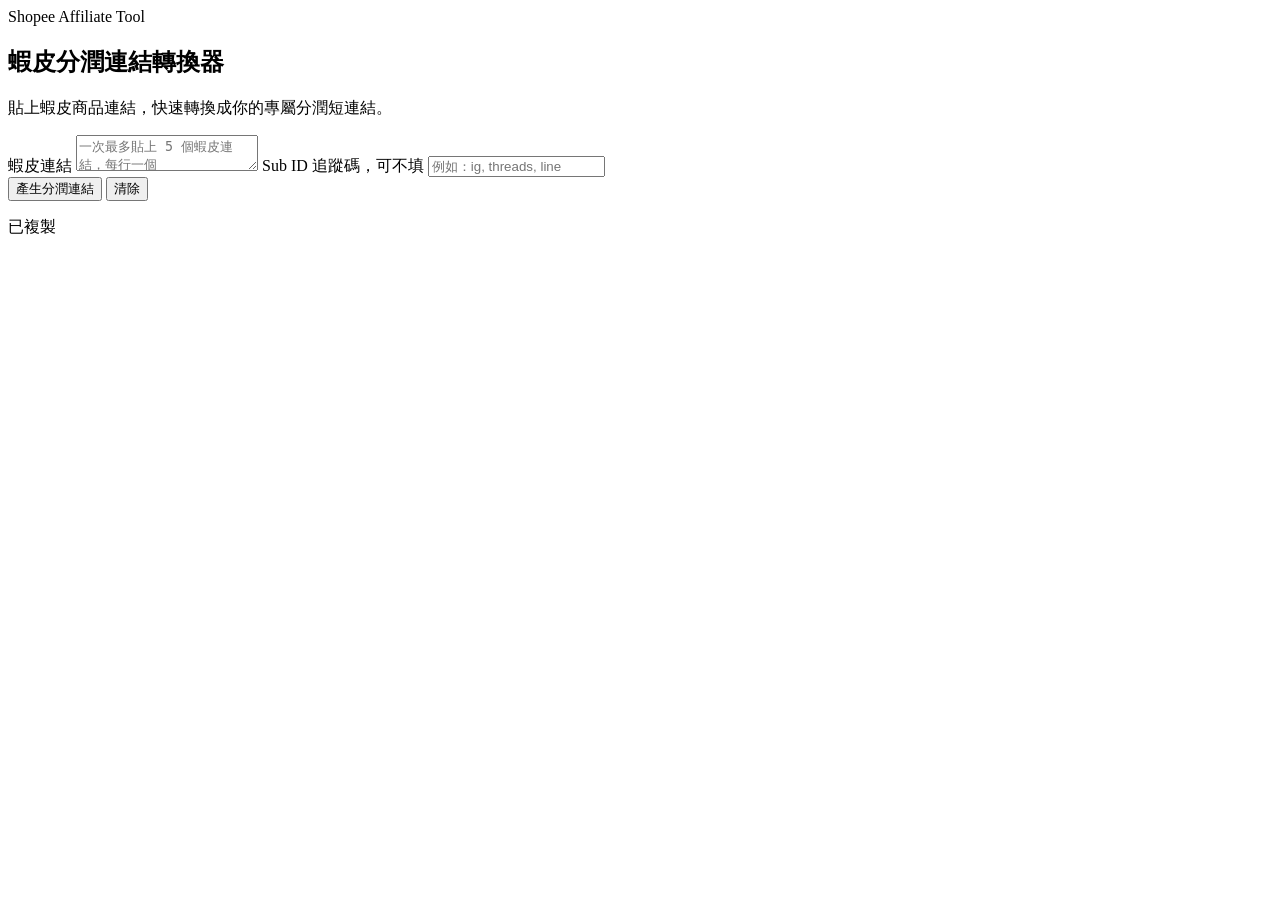
==== index.html @ 17eef572 "Update index.html" ====
<!DOCTYPE html>
<html lang="zh-Hant">
<head>
  <meta charset="UTF-8" />
  <meta name="viewport" content="width=device-width, initial-scale=1.0" />
  <title>蝦皮分潤連結轉換器</title>
  <link rel="stylesheet" href="style.css" />
</head>
<body>
  <main class="container">
    <section class="card">
      <div class="badge">Shopee Affiliate Tool</div>

      <h1>蝦皮分潤連結轉換器</h1>

      <p class="subtitle">
        貼上蝦皮商品連結，快速轉換成你的專屬分潤短連結。
      </p>

      <label for="urlInput">蝦皮連結</label>
      <textarea
        id="urlInput"
        placeholder="一次最多貼上 5 個蝦皮連結，每行一個&#10;https://shopee.tw/..."
      ></textarea>

      <label for="subIdInput">Sub ID 追蹤碼，可不填</label>
      <input
        id="subIdInput"
        type="text"
        placeholder="例如：ig, threads, line"
      />

      <div class="buttons">
        <button id="convertBtn">產生分潤連結</button>
        <button id="clearBtn" class="secondary">清除</button>
      </div>

      <p id="status"></p>

      <div id="resultArea" class="result-area"></div>
    </section>
  </main>

  <div id="toast">已複製</div>

  <script src="script.js"></script>
</body>
</html>
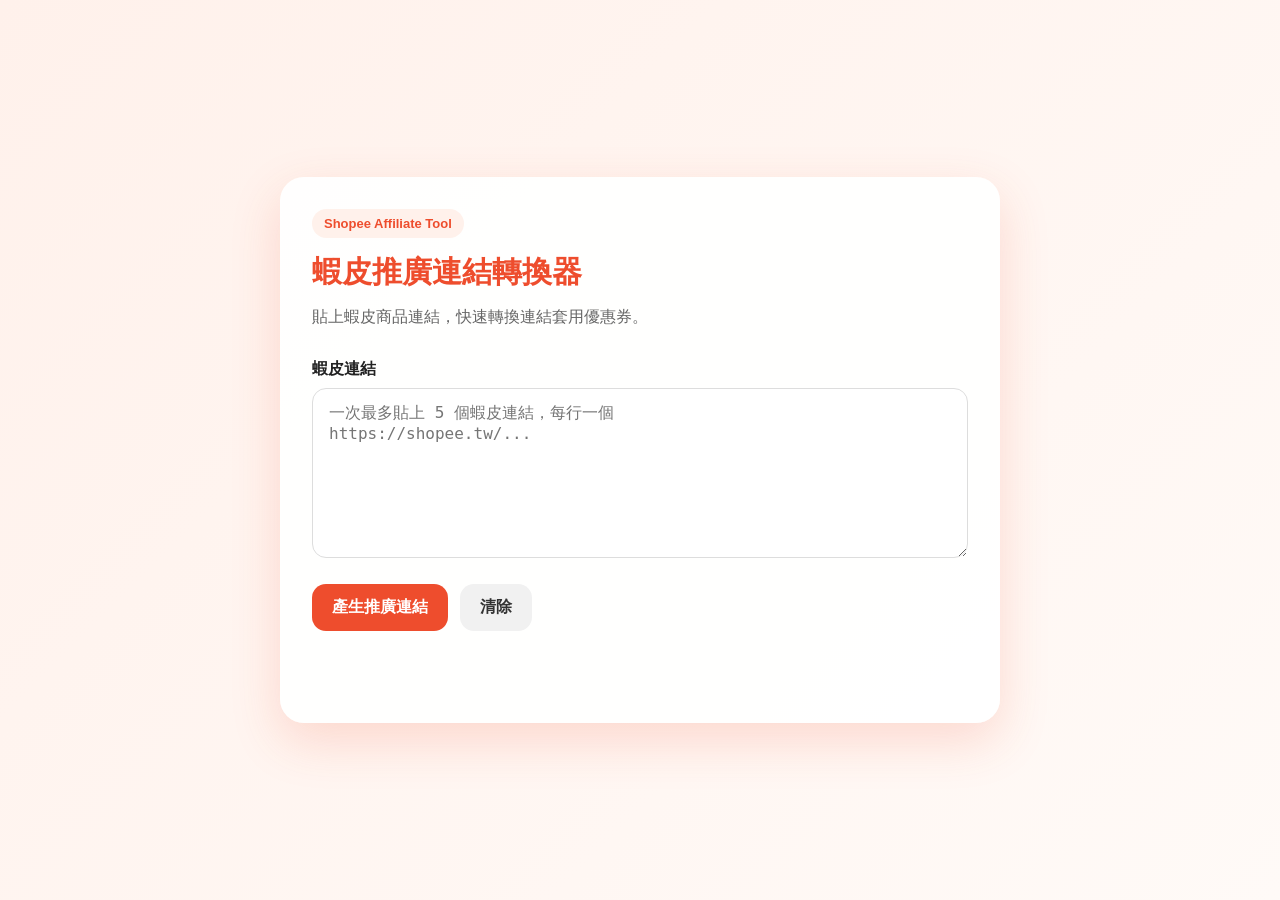
==== commit 3b4356b0: "Update index.html" ====
--- a/index.html
+++ b/index.html
@@ -4,7 +4,7 @@
 <head>
   <meta charset="UTF-8" />
   <meta name="viewport" content="width=device-width, initial-scale=1.0" />
-  <title>蝦皮分潤連結轉換器</title>
+  <title>油飯DD｜蝦皮推廣連結轉換器</title>
   <link rel="stylesheet" href="style.css" />
 </head>
 <body>
@@ -12,10 +12,10 @@
     <section class="card">
       <div class="badge">Shopee Affiliate Tool</div>
 
-      <h1>蝦皮分潤連結轉換器</h1>
+      <h1>蝦皮推廣連結轉換器</h1>
 
       <p class="subtitle">
-        貼上蝦皮商品連結，快速轉換成你的專屬分潤短連結。
+        貼上蝦皮商品連結，快速轉換連結套用優惠券。
       </p>
 
       <label for="urlInput">蝦皮連結</label>
@@ -24,15 +24,10 @@
         placeholder="一次最多貼上 5 個蝦皮連結，每行一個&#10;https://shopee.tw/..."
       ></textarea>
 
-      <label for="subIdInput">Sub ID 追蹤碼，可不填</label>
-      <input
-        id="subIdInput"
-        type="text"
-        placeholder="例如：ig, threads, line"
-      />
+      
 
       <div class="buttons">
-        <button id="convertBtn">產生分潤連結</button>
+        <button id="convertBtn">產生推廣連結</button>
         <button id="clearBtn" class="secondary">清除</button>
       </div>
 
--- a/style.css
+++ b/style.css
@@ -0,0 +1,193 @@
+* {
+  box-sizing: border-box;
+}
+
+body {
+  margin: 0;
+  font-family: "Noto Sans TC", Arial, sans-serif;
+  background: linear-gradient(135deg, #fff1eb, #fffaf7);
+  color: #222;
+}
+
+.container {
+  min-height: 100vh;
+  padding: 24px;
+  display: flex;
+  justify-content: center;
+  align-items: center;
+}
+
+.card {
+  width: 100%;
+  max-width: 720px;
+  background: rgba(255, 255, 255, 0.96);
+  border-radius: 24px;
+  padding: 32px;
+  box-shadow: 0 18px 50px rgba(238, 77, 45, 0.18);
+}
+
+.badge {
+  display: inline-block;
+  padding: 7px 12px;
+  border-radius: 999px;
+  background: #fff1eb;
+  color: #ee4d2d;
+  font-size: 13px;
+  font-weight: 700;
+  margin-bottom: 14px;
+}
+
+h1 {
+  margin: 0 0 10px;
+  color: #ee4d2d;
+  font-size: 30px;
+}
+
+.subtitle {
+  margin: 0 0 28px;
+  color: #666;
+  line-height: 1.7;
+}
+
+label {
+  display: block;
+  margin: 18px 0 8px;
+  font-weight: 700;
+}
+
+textarea,
+input {
+  width: 100%;
+  border: 1px solid #ddd;
+  border-radius: 14px;
+  padding: 14px 16px;
+  font-size: 16px;
+  outline: none;
+  background: #fff;
+}
+
+textarea {
+  height: 170px;
+  resize: vertical;
+}
+
+textarea:focus,
+input:focus {
+  border-color: #ee4d2d;
+  box-shadow: 0 0 0 3px rgba(238, 77, 45, 0.12);
+}
+
+.buttons {
+  display: flex;
+  gap: 12px;
+  margin-top: 22px;
+}
+
+button {
+  border: none;
+  border-radius: 14px;
+  padding: 13px 20px;
+  font-size: 16px;
+  font-weight: 700;
+  cursor: pointer;
+  background: #ee4d2d;
+  color: white;
+}
+
+button.secondary {
+  background: #f1f1f1;
+  color: #333;
+}
+
+button:disabled {
+  opacity: 0.6;
+  cursor: not-allowed;
+}
+
+#status {
+  min-height: 24px;
+  margin-top: 18px;
+  color: #666;
+}
+
+.result-area {
+  margin-top: 18px;
+}
+
+.result-card {
+  background: #fff8f5;
+  border: 1px solid #ffd6c8;
+  border-radius: 16px;
+  padding: 18px;
+  margin-bottom: 14px;
+  word-break: break-all;
+}
+
+.result-card.error {
+  background: #fff3f3;
+  border-color: #ffb5b5;
+}
+
+.result-title {
+  font-weight: 700;
+  margin-bottom: 8px;
+}
+
+.link {
+  color: #ee4d2d;
+  font-weight: 700;
+}
+
+.result-actions {
+  display: flex;
+  gap: 10px;
+  margin-top: 14px;
+}
+
+.result-actions button {
+  font-size: 14px;
+  padding: 10px 14px;
+}
+
+#toast {
+  position: fixed;
+  left: 50%;
+  bottom: 28px;
+  transform: translateX(-50%);
+  background: #222;
+  color: white;
+  padding: 10px 18px;
+  border-radius: 999px;
+  opacity: 0;
+  pointer-events: none;
+  transition: opacity 0.25s ease;
+}
+
+#toast.show {
+  opacity: 1;
+}
+
+@media (max-width: 600px) {
+  .container {
+    padding: 16px;
+    align-items: flex-start;
+  }
+
+  .card {
+    padding: 22px;
+    border-radius: 20px;
+  }
+
+  h1 {
+    font-size: 24px;
+  }
+
+  .buttons,
+  .result-actions {
+    flex-direction: column;
+  }
+
+  button {
+    width: 100%;
+  }
+}
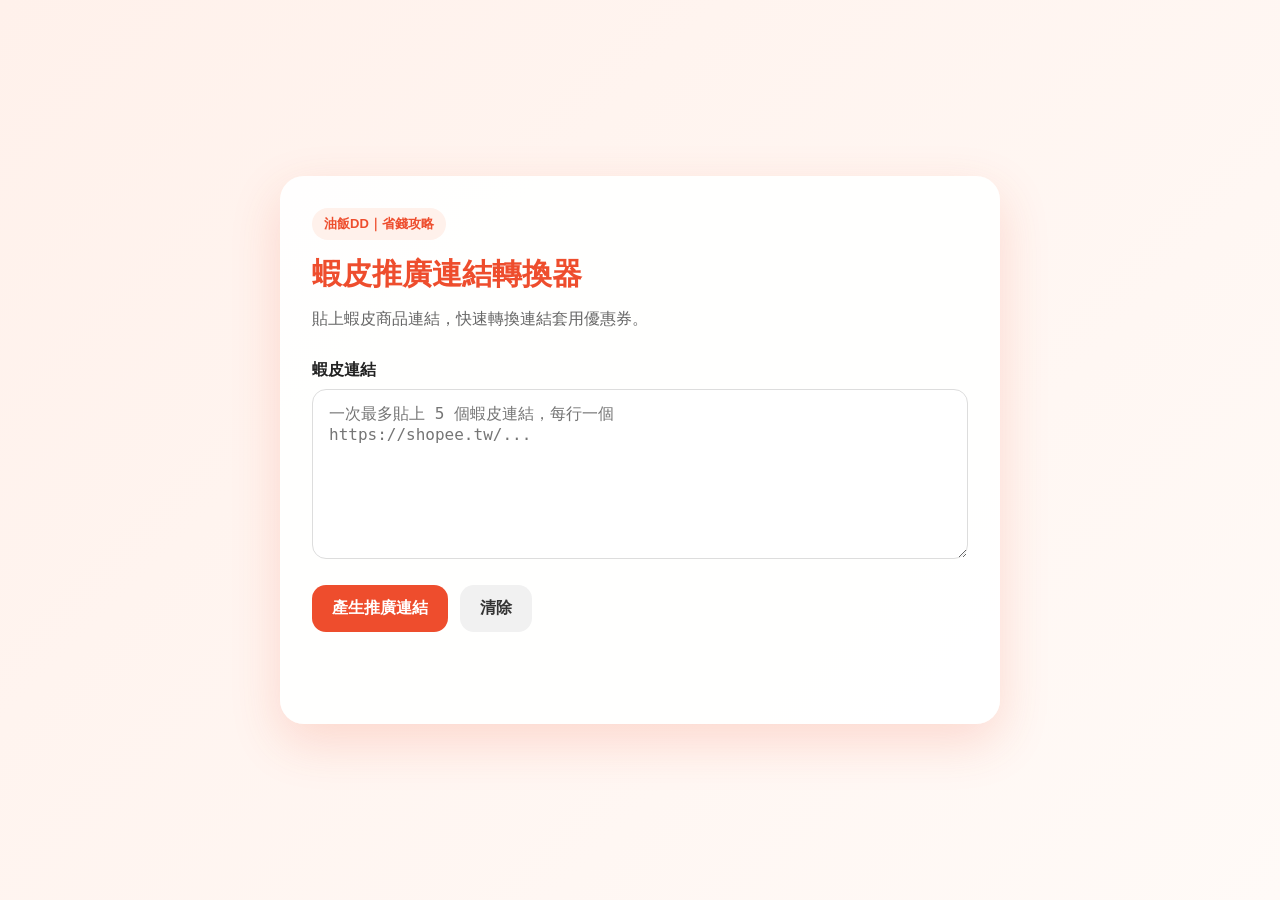
==== commit bf56d42b: "Update index.html" ====
--- a/index.html
+++ b/index.html
@@ -10,7 +10,7 @@
 <body>
   <main class="container">
     <section class="card">
-      <div class="badge">Shopee Affiliate Tool</div>
+      <div class="badge">油飯DD｜省錢攻略</div>
 
       <h1>蝦皮推廣連結轉換器</h1>
 
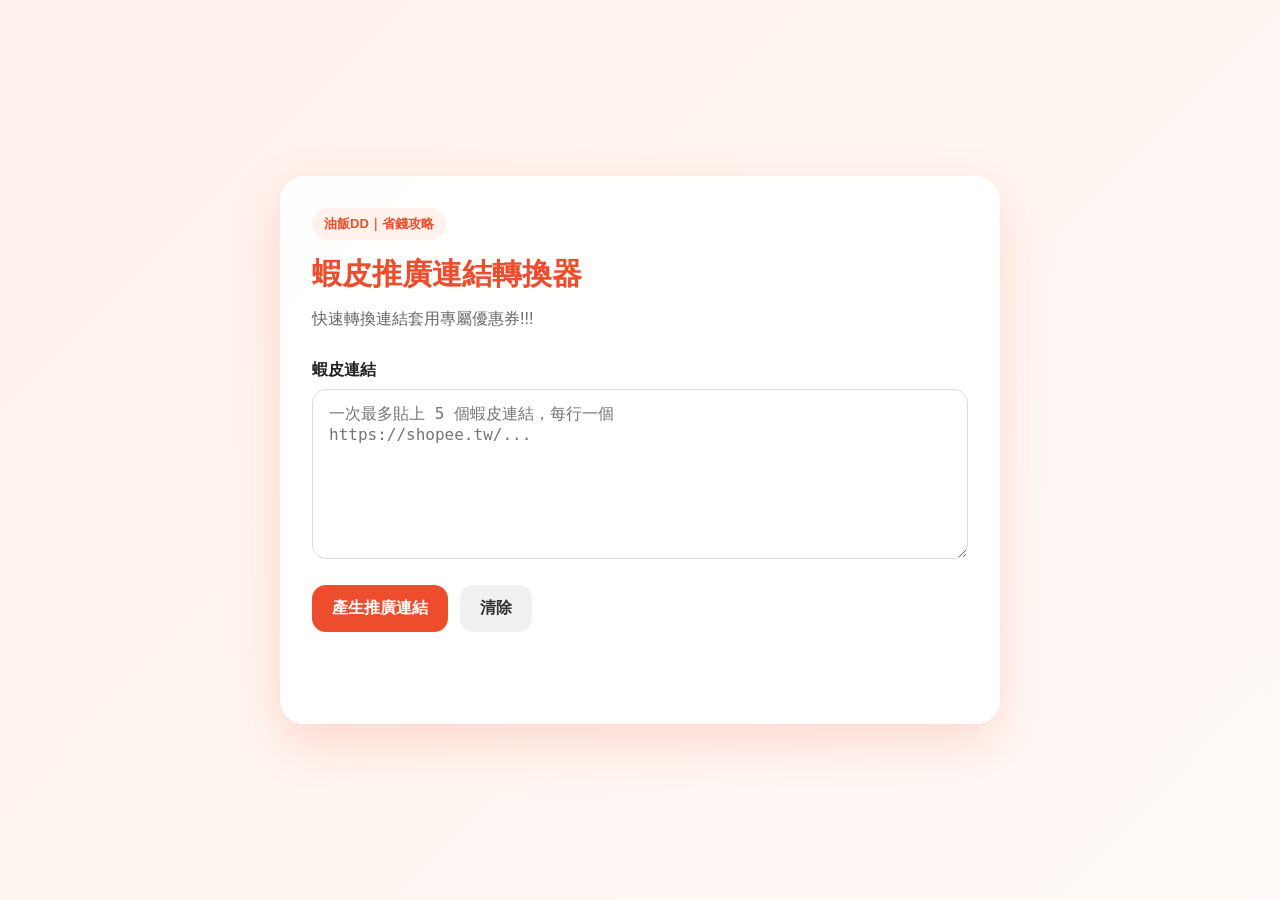
==== commit 909f83f1: "Update index.html" ====
--- a/index.html
+++ b/index.html
@@ -15,7 +15,7 @@
       <h1>蝦皮推廣連結轉換器</h1>
 
       <p class="subtitle">
-        貼上蝦皮商品連結，快速轉換連結套用優惠券。
+        快速轉換連結套用專屬優惠券!!!
       </p>
 
       <label for="urlInput">蝦皮連結</label>
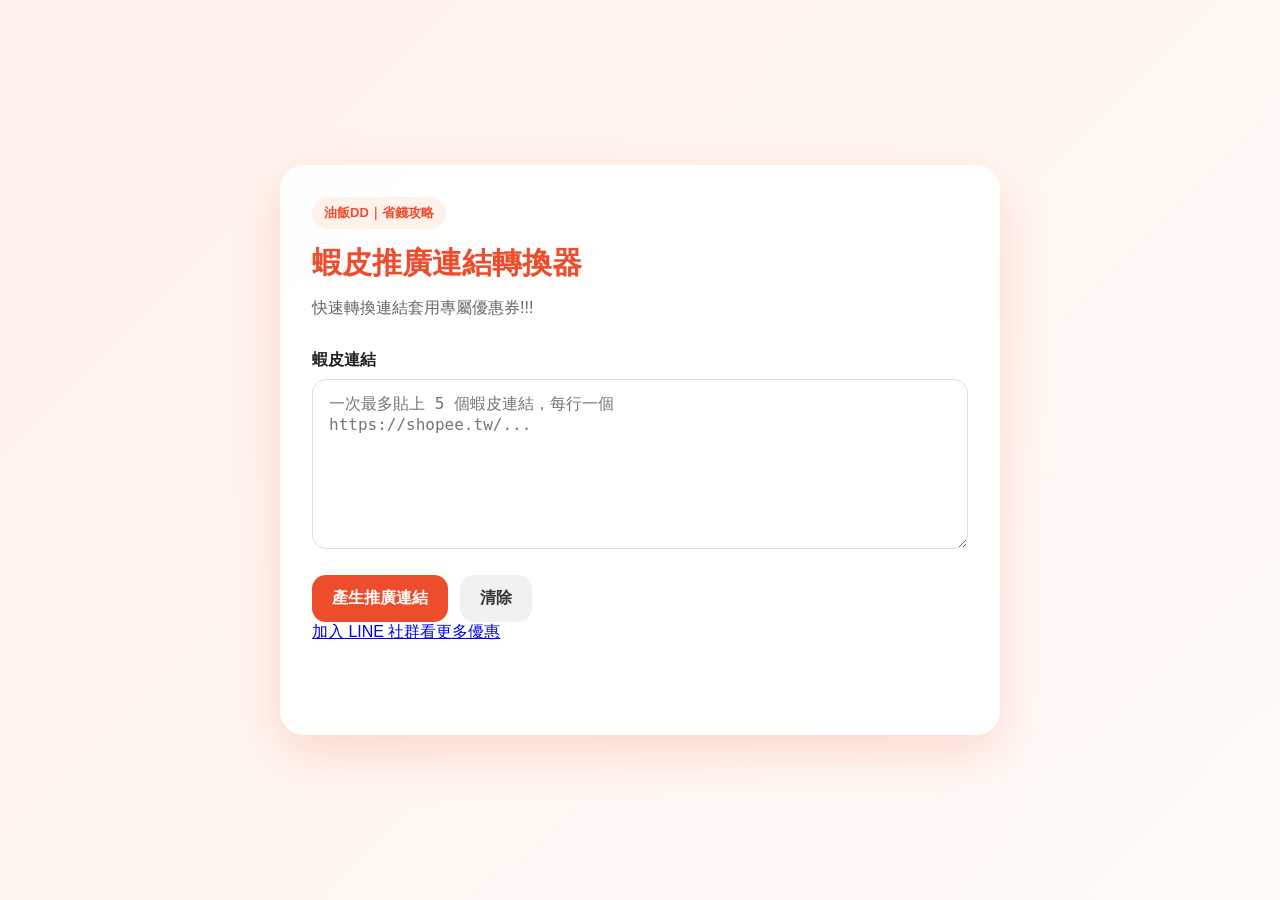
==== commit 52dbc5e0: "Update index.html" ====
--- a/index.html
+++ b/index.html
@@ -31,6 +31,15 @@
         <button id="clearBtn" class="secondary">清除</button>
       </div>
 
+      <a
+  class="line-btn"
+  href="https://openchat.line.me/tw/cover/9cwy6cXv3uiE-xwhdZXMymMkyIfml-QK6YKdlNWu5wIN0UWCRVldqeNU_T4?utm_source=line-openchat-seo&utm_medium=similar&utm_campaign=cover"
+  target="_blank"
+  rel="noopener noreferrer"
+>
+  加入 LINE 社群看更多優惠
+</a>
+
       <p id="status"></p>
 
       <div id="resultArea" class="result-area"></div>
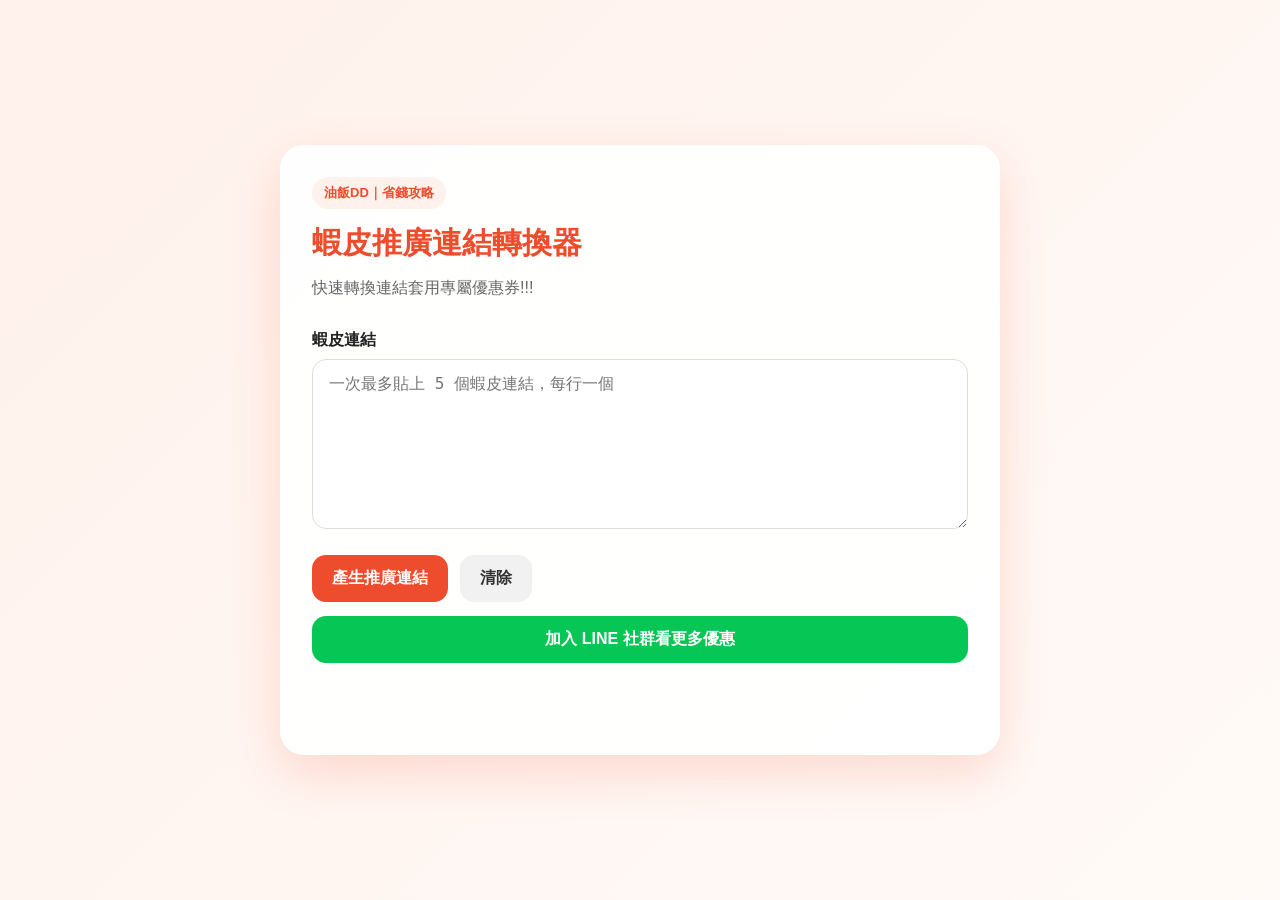
==== commit 1518d31c: "Update index.html" ====
--- a/index.html
+++ b/index.html
@@ -21,7 +21,7 @@
       <label for="urlInput">蝦皮連結</label>
       <textarea
         id="urlInput"
-        placeholder="一次最多貼上 5 個蝦皮連結，每行一個&#10;https://shopee.tw/..."
+        placeholder="一次最多貼上 5 個蝦皮連結，每行一個"
       ></textarea>
 
       
--- a/style.css
+++ b/style.css
@@ -191,3 +191,20 @@
     width: 100%;
   }
 }
+.line-btn {
+  display: block;
+  width: 100%;
+  margin-top: 14px;
+  padding: 13px 20px;
+  border-radius: 14px;
+  background: #06c755;
+  color: white;
+  text-align: center;
+  font-size: 16px;
+  font-weight: 700;
+  text-decoration: none;
+}
+
+.line-btn:hover {
+  opacity: 0.9;
+}
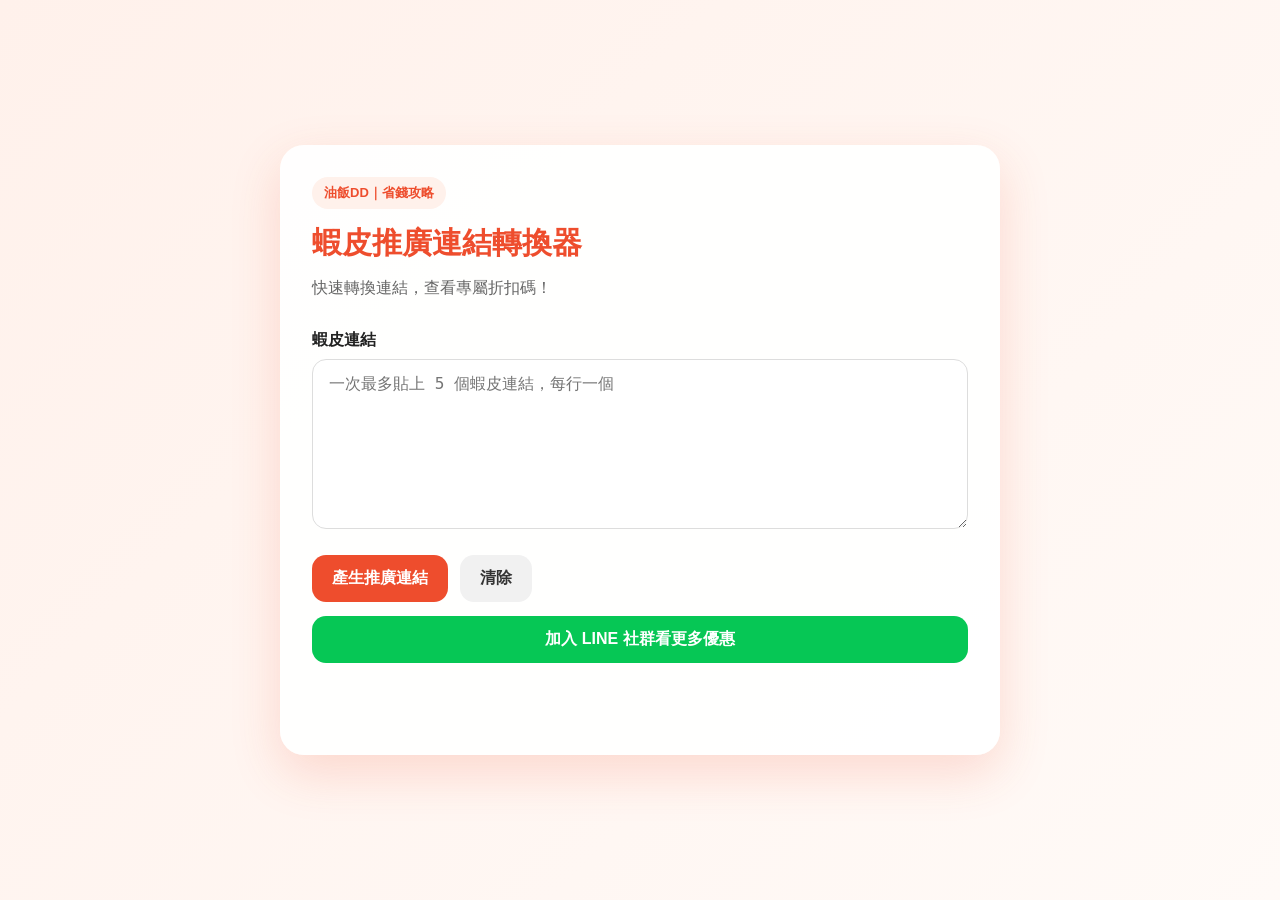
==== commit 3c3eeeff: "Update index.html with new styles and text changes" ====
--- a/index.html
+++ b/index.html
@@ -1,4 +1,3 @@
-
 <!DOCTYPE html>
 <html lang="zh-Hant">
 <head>
@@ -6,7 +5,29 @@
   <meta name="viewport" content="width=device-width, initial-scale=1.0" />
   <title>油飯DD｜蝦皮推廣連結轉換器</title>
   <link rel="stylesheet" href="style.css" />
+
+  <style>
+    #couponBox[hidden] {
+      display: none;
+    }
+
+    #couponBox {
+      margin: 14px 0;
+      padding: 12px 14px;
+      border: 1px solid #ffd0bf;
+      border-radius: 12px;
+      background: #fff4ee;
+      color: #872c14;
+      text-align: center;
+    }
+
+    #couponBox strong {
+      margin-left: 6px;
+      letter-spacing: 0.06em;
+    }
+  </style>
 </head>
+
 <body>
   <main class="container">
     <section class="card">
@@ -15,7 +36,7 @@
       <h1>蝦皮推廣連結轉換器</h1>
 
       <p class="subtitle">
-        快速轉換連結套用專屬優惠券!!!
+        快速轉換連結，查看專屬折扣碼！
       </p>
 
       <label for="urlInput">蝦皮連結</label>
@@ -24,23 +45,25 @@
         placeholder="一次最多貼上 5 個蝦皮連結，每行一個"
       ></textarea>
 
-      
-
       <div class="buttons">
-        <button id="convertBtn">產生推廣連結</button>
-        <button id="clearBtn" class="secondary">清除</button>
+        <button id="convertBtn" type="button">產生推廣連結</button>
+        <button id="clearBtn" type="button" class="secondary">清除</button>
       </div>
 
       <a
-  class="line-btn"
-  href="https://openchat.line.me/tw/cover/9cwy6cXv3uiE-xwhdZXMymMkyIfml-QK6YKdlNWu5wIN0UWCRVldqeNU_T4?utm_source=line-openchat-seo&utm_medium=similar&utm_campaign=cover"
-  target="_blank"
-  rel="noopener noreferrer"
->
-  加入 LINE 社群看更多優惠
-</a>
+        class="line-btn"
+        href="https://openchat.line.me/tw/cover/9cwy6cXv3uiE-xwhdZXMymMkyIfml-QK6YKdlNWu5wIN0UWCRVldqeNU_T4?utm_source=line-openchat-seo&utm_medium=similar&utm_campaign=cover"
+        target="_blank"
+        rel="noopener noreferrer"
+      >
+        加入 LINE 社群看更多優惠
+      </a>
 
       <p id="status"></p>
+
+      <p id="couponBox" hidden>
+        專屬折扣碼 <strong>SH18SMPV</strong>
+      </p>
 
       <div id="resultArea" class="result-area"></div>
     </section>
@@ -49,5 +72,54 @@
   <div id="toast">已複製</div>
 
   <script src="script.js"></script>
+
+  <script>
+    (() => {
+      const resultArea = document.getElementById("resultArea");
+      const couponBox = document.getElementById("couponBox");
+      const convertBtn = document.getElementById("convertBtn");
+      const clearBtn = document.getElementById("clearBtn");
+
+      let conversionStarted = false;
+
+      function hasResult() {
+        const hasLink = [...resultArea.querySelectorAll("a[href]")]
+          .some((link) => /^https?:\/\//i.test(
+            link.getAttribute("href").trim()
+          ));
+
+        const hasUrlField = [...resultArea.querySelectorAll("input, textarea")]
+          .some((field) => /^https?:\/\//i.test(field.value.trim()));
+
+        const hasCopyButton = [...resultArea.querySelectorAll("button:not([disabled])")]
+          .some((button) => /複製/.test(button.textContent));
+
+        return hasLink || hasUrlField || hasCopyButton;
+      }
+
+      const observer = new MutationObserver(() => {
+        couponBox.hidden = !conversionStarted || !hasResult();
+      });
+
+      observer.observe(resultArea, {
+        childList: true,
+        subtree: true,
+        characterData: true,
+        attributes: true,
+        attributeFilter: ["href", "value", "disabled"]
+      });
+
+      convertBtn.addEventListener("click", () => {
+        observer.takeRecords();
+        conversionStarted = true;
+        couponBox.hidden = true;
+      }, { capture: true });
+
+      clearBtn.addEventListener("click", () => {
+        conversionStarted = false;
+        couponBox.hidden = true;
+      }, { capture: true });
+    })();
+  </script>
 </body>
 </html>
